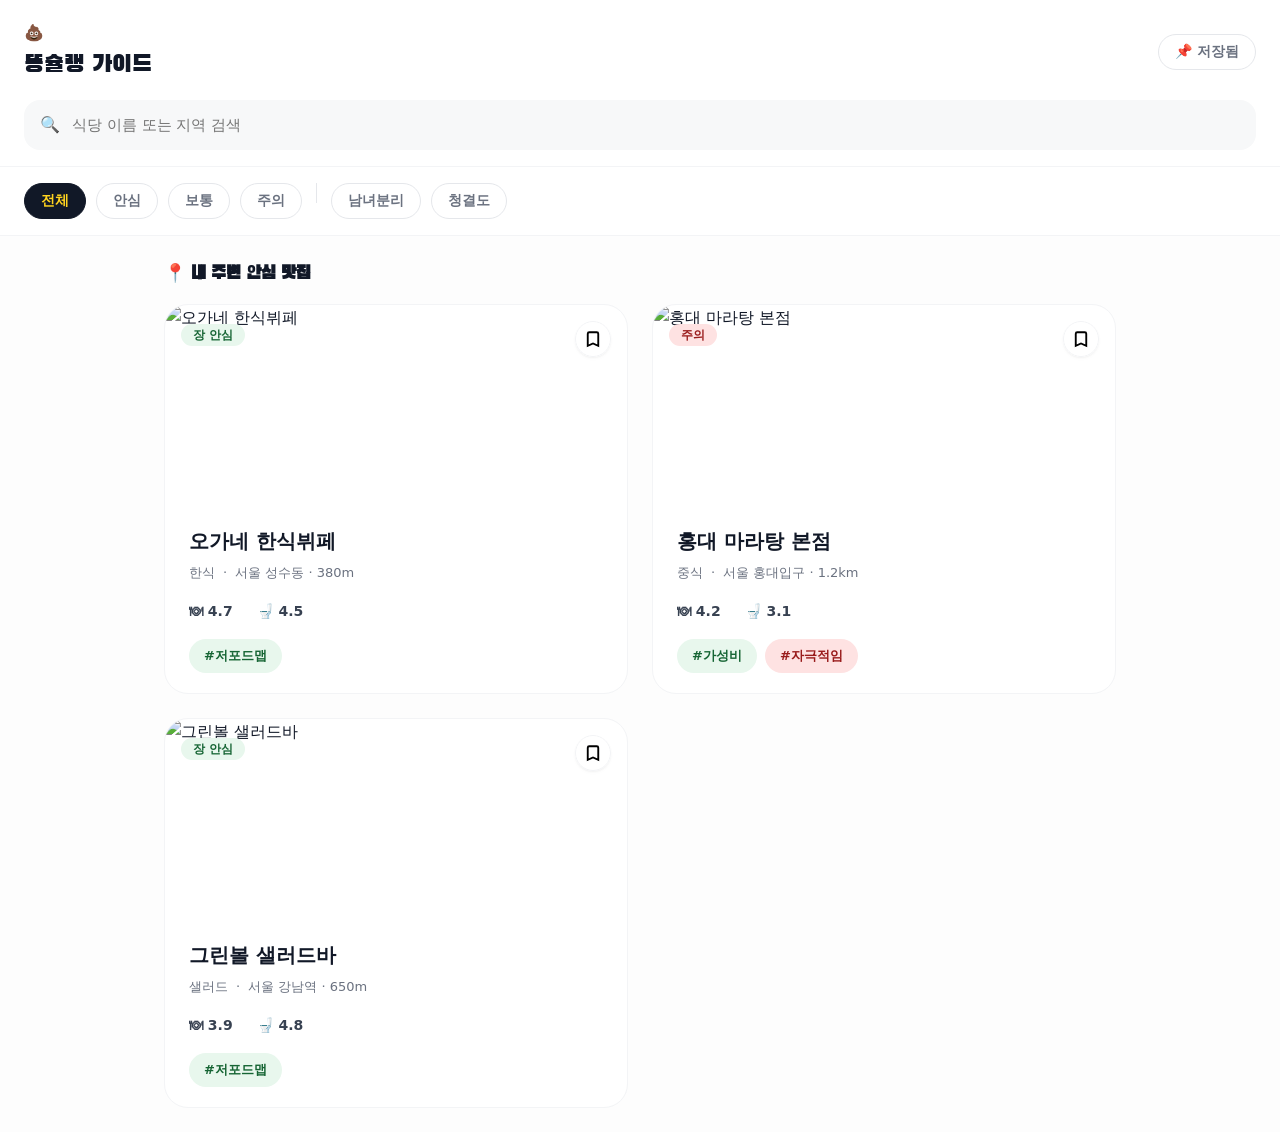
==== index.html @ 3d532296 "v5.6: Data Logic & Functional Refinement" ====
<!DOCTYPE html>
<html lang="ko">
<head>
  <meta charset="UTF-8">
  <meta name="viewport" content="width=device-width, initial-scale=1.0">
  <title>똥슐랭 가이드 — Design v5.6</title>
  <link rel="stylesheet" href="index.css">
</head>
<body>

  <!-- APP BAR -->
  <header class="app-bar">
    <div class="ab-row">
      <div class="logo">
        <div class="logo-mark">💩</div>
        <span class="header-title">똥슐랭 가이드</span>
      </div>
      <div class="ab-acts">
        <button class="chip" id="scrap-toggle-btn">📌 저장됨</button>
      </div>
    </div>
    <div class="search-wrap">
      <span>🔍</span>
      <input type="text" class="search-input" id="search-input" placeholder="식당 이름 또는 지역 검색">
    </div>
  </header>

  <!-- FILTER BAR -->
  <div class="filter-bar" id="filter-bar">
    <button class="chip active" data-filter="all">전체</button>
    <button class="chip" data-filter="safe">안심</button>
    <button class="chip" data-filter="caution">보통</button>
    <button class="chip" data-filter="warning">주의</button>
    <div style="width:1px; height:20px; background:var(--g200); margin:0 4px; flex-shrink:0;"></div>
    <button class="chip" data-filter="toilet-sep">남녀분리</button>
    <button class="chip" data-filter="toilet-clean">청결도</button>
  </div>

  <main class="main-content">
    <h2 class="section-title">📍 내 주변 안심 맛집</h2>
    <!-- Restaurant Grid -->
    <div class="card-grid" id="restaurant-grid">
      <!-- Generated by JS -->
    </div>
  </main>

  <!-- DETAIL MODAL (BOTTOM SHEET) -->
  <div class="modal-overlay" id="modal-overlay">
    <div class="bsheet" id="detail-bsheet">
      <button class="modal-close-btn" id="modal-close-btn">✕</button>

      <div class="handle-area">
        <div class="handle-bar"></div>
      </div>
      
      <div class="sheet-body">
        <!-- 상단 이미지 -->
        <img id="modal-image" class="modal-hero-img" src="" alt="식당 이미지">

        <!-- 타이틀 + 배지 + 북마크 -->
        <div class="sh-title-row">
          <div class="name-with-bm">
            <h1 class="modal-name" id="modal-name">식당 이름</h1>
            <button class="bm-btn" id="modal-bookmark-btn">
              <svg viewBox="0 0 24 24"><path d="M17 3H7c-1.1 0-2 .9-2 2v16l7-3 7 3V5c0-1.1-.9-2-2-2z"/></svg>
            </button>
          </div>
          <div id="modal-traffic-badge">
            <!-- Flat Badge injected here -->
          </div>
        </div>
        <p class="card-meta" id="modal-loc" style="margin-top: -4px;">📍 위치 정보</p>

        <!-- ① 스코어 보드 -->
        <div class="score-grid" style="margin-top: 24px;">
          <div class="score-card">
            <div class="sc-lbl">🍽 맛 & 장 편안함</div>
            <div class="sc-val" id="score-taste">0.0</div>
          </div>
          <div class="score-card">
            <div class="sc-lbl">🚽 화장실 쾌적도</div>
            <div class="sc-val" id="score-toilet">0.0</div>
          </div>
        </div>

        <!-- ② IBS 추천 메뉴 TOP 3 (or Caution Guide) -->
        <h3 class="section-title">🏆 IBS 추천 메뉴 TOP 3</h3>
        <div class="menu-box">
          <ul id="modal-menu-list" style="list-style:none;">
            <!-- Menu items with dots injected here -->
          </ul>
        </div>

        <!-- ③ 화장실 키워드 (Coupled only with toilet data) -->
        <h3 class="section-title">🚽 화장실 키워드</h3>
        <div class="kw-cloud" id="modal-keywords">
          <!-- Keywords injected here -->
        </div>

        <!-- ④ AI 요약 섹션 -->
        <h3 class="section-title">✨ AI 한 줄 요약</h3>
        <div class="ai-box">
          <div class="ai-top">
            <div class="ai-badge">AI 분석</div>
            <span class="ai-notice">※ 실제 정보와 차이가 있을 수 있습니다</span>
          </div>
          <div class="ai-txt" id="modal-ai-summary">
            리뷰 데이터를 분석 중입니다...
          </div>
        </div>

        <!-- ⑤ 유저 리뷰 리스트 + 필터 -->
        <div style="display:flex; justify-content:space-between; align-items:center; margin-bottom:16px; margin-top:32px;">
          <h3 class="section-title" id="review-title" style="margin-bottom:0;">💬 유저 리뷰</h3>
          <div id="review-filter-wrap" style="display:flex; gap:6px;">
            <button class="chip active" style="padding:4px 10px; font-size:11px;" data-type="all">전체</button>
            <button class="chip" style="padding:4px 10px; font-size:11px;" data-type="설사형">💨 설사형</button>
            <button class="chip" style="padding:4px 10px; font-size:11px;" data-type="변비형">🪨 변비형</button>
          </div>
        </div>
        <div id="modal-reviews">
          <!-- reviews injected here -->
        </div>
      </div>

      <!-- 하단 플로팅 버튼 -->
      <div class="fab-wrap">
        <button class="fab" id="open-review-modal-btn">✏️ 리뷰 작성하기</button>
      </div>
    </div>
  </div>

  <!-- REVIEW SUBMISSION MODAL (4-Step Mockup) -->
  <div class="modal-overlay" id="review-modal-overlay">
    <div class="bsheet" id="review-steps-container" style="padding:40px 24px;">
      <!-- Steps injected by renderReviewStep() -->
    </div>
  </div>

  <script src="script.js"></script>
</body>
</html>
---- index.css ----
/* Pretendard 불러오기 */
@import url("https://cdn.jsdelivr.net/gh/orioncactus/pretendard@v1.3.9/dist/web/static/pretendard.min.css");
/* Black Han Sans는 포인트 제목용으로 유지 */
@import url('https://fonts.googleapis.com/css2?family=Black+Han+Sans&display=swap');

/* ─────────────────────────────────────
   DESIGN TOKENS (Design v5.5 Refined)
───────────────────────────────────── */
:root {
  /* Brand - Gold Egg Core */
  --gold:         #FFB307;
  --gold-dark:    #E09E00;
  --gold-light:   #FFF4D6;
  --yellow:       #FFD31F;
  --yellow-light: #FFFBE6;

  /* Semantic - Pastel Tone (Flat) */
  /* Safe (Green) */
  --sig-g-bg:     #E8F7ED; 
  --sig-g-text:   #166534;
  /* Caution (Yellow) */
  --sig-a-bg:     #FEF9C3;
  --sig-a-text:   #854D0E;
  /* Warning (Red) */
  --sig-r-bg:     #FEE2E2;
  --sig-r-text:   #991B1B;

  /* Neutral */
  --white:        #FFFFFF;
  --bg-main:      #FDFDFD;
  --bg-soft:      #F7F8F9;
  --g50:          #F9FAFB;
  --g100:         #F3F4F6;
  --g200:         #E5E7EB;
  --g300:         #D1D5DB;
  --g400:         #9CA3AF;
  --g500:         #6B7280;
  --g700:         #374151;
  --g900:         #111827;

  /* Radius */
  --r-xs:    6px;
  --r-sm:    10px;
  --r-md:    16px;
  --r-lg:    24px;
  --r-xl:    32px;
  --r-pill:  100px;

  /* Shadow - Soft & Subtle (No 3D) */
  --sh-sm: 0 2px 4px rgba(0,0,0,0.02), 0 1px 2px rgba(0,0,0,0.04);
  --sh-md: 0 10px 15px -3px rgba(0,0,0,0.05), 0 4px 6px -2px rgba(0,0,0,0.03);
  --sh-lg: 0 20px 25px -5px rgba(0,0,0,0.08), 0 10px 10px -5px rgba(0,0,0,0.02);

  /* Typography */
  --font-main: 'Pretendard', -apple-system, BlinkMacSystemFont, system-ui, Roboto, sans-serif;
  --font-point: 'Black Han Sans', sans-serif;
}

/* ─────────────────────────────────────
   RESET & BASE
───────────────────────────────────── */
*, *::before, *::after { margin:0; padding:0; box-sizing:border-box; }
body {
  font-family: var(--font-main);
  background: var(--bg-main);
  color: var(--g900);
  -webkit-font-smoothing: antialiased;
  line-height: 1.6;
}
button { font-family: var(--font-main); cursor: pointer; border: none; background: none; transition: 0.2s; }
.bhs { font-family: var(--font-point); letter-spacing: -.02em; }

/* Section Title 위계 */
.section-title {
  font-family: var(--font-point);
  font-size: 18px;
  color: var(--g900);
  margin-bottom: 16px;
  display: flex;
  align-items: center;
  gap: 8px;
}

/* ─────────────────────────────────────
   FLAT BADGE (v5.5)
───────────────────────────────────── */
.badge {
  display: inline-flex;
  align-items: center;
  gap: 6px;
  padding: 5px 12px;
  border-radius: var(--r-pill);
  font-size: 12px;
  font-weight: 700;
  line-height: 1;
}
.badge.g { background-color: var(--sig-g-bg); color: var(--sig-g-text); }
.badge.a { background-color: var(--sig-a-bg); color: var(--sig-a-text); }
.badge.r { background-color: var(--sig-r-bg); color: var(--sig-r-text); }

/* IBS 추천 메뉴 점(Dot) */
.badge-dot {
  width: 8px;
  height: 8px;
  border-radius: 50%;
  display: inline-block;
}
.badge-dot.g { background-color: #22C55E; }
.badge-dot.a { background-color: #FACC15; }
.badge-dot.r { background-color: #EF4444; }

/* ─────────────────────────────────────
   APP BAR & FILTERS
───────────────────────────────────── */
.app-bar {
  background: var(--white);
  padding: 20px 24px 16px;
  position: sticky; top:0; z-index:100;
  border-bottom: 1px solid var(--g100);
}
.ab-row {
  display:flex; align-items:center;
  justify-content:space-between;
  margin-bottom: 16px;
}
.header-title { font-family: var(--font-point); font-size: 24px; color: var(--g900); }

.search-wrap {
  background: var(--bg-soft);
  border-radius: var(--r-md);
  padding: 12px 16px;
  display:flex; align-items:center; gap:12px;
}
.search-input {
  background: none; border: none; outline: none; flex: 1;
  font-size: 15px; font-weight: 500; font-family: var(--font-main);
}

.filter-bar {
  padding: 16px 24px;
  background: var(--white);
  border-bottom: 1px solid var(--g100);
  overflow-x: auto;
  display: flex; gap: 10px;
}
.filter-bar::-webkit-scrollbar { display:none; }

.chip {
  flex-shrink: 0;
  padding: 8px 16px;
  border-radius: var(--r-pill);
  font-size: 14px; font-weight: 600;
  border: 1px solid var(--g200);
  background: var(--white);
  color: var(--g500);
}
.chip.active { background: var(--g900); border-color: var(--g900); color: var(--yellow); }

/* ─────────────────────────────────────
   CARDS
───────────────────────────────────── */
.main-content { padding: 24px; max-width: 1000px; margin: 0 auto; }
.card-grid {
  display: grid;
  grid-template-columns: repeat(auto-fill, minmax(320px, 1fr));
  gap: 24px;
}

.card {
  background: var(--white);
  border-radius: var(--r-lg);
  overflow:hidden;
  border: 1px solid var(--g100);
  transition: all 0.2s ease;
  cursor: pointer;
}
.card:hover { transform: translateY(-4px); box-shadow: var(--sh-md); }

.card-thumb { position:relative; height:200px; overflow:hidden; }
.card-thumb img { width: 100%; height: 100%; object-fit: cover; }

.thumb-badge { position: absolute; top: 16px; left: 16px; z-index: 5; }

.bm-btn {
  width:36px; height:36px;
  background:rgba(255,255,255,0.9);
  border-radius: 50%;
  display:flex; align-items:center; justify-content:center;
  box-shadow: var(--sh-sm);
  border: 1px solid var(--g100);
}
.bm-btn.active { background: var(--gold); border-color: var(--gold); color: white; }
.bm-btn svg { width: 18px; height: 18px; fill: none; stroke: currentColor; stroke-width: 2.5; }
.bm-btn.active svg { fill: white; stroke: white; }

/* 리스트 카드 속 북마크 */
.card-thumb .bm-btn { position:absolute; top:16px; right:16px; z-index:5; }

.card-body { padding: 20px 24px; }
.card-name { font-size:20px; font-weight:800; margin-bottom:6px; color: var(--g900); }
.card-meta { font-size:13px; color:var(--g500); margin-bottom:16px; display: flex; gap: 8px; }

.card-scores {
  display:flex; gap:12px; align-items:center;
  margin-bottom:16px; font-size:14px; font-weight:700; color:var(--g700);
}

.kw-row { display:flex; gap:8px; flex-wrap:wrap; }
.nkw {
  padding:6px 14px; border-radius:var(--r-pill);
  font-size:13px; font-weight:600;
  border: 1px solid transparent;
}
.nkw.pos { background-color: var(--sig-g-bg); color: var(--sig-g-text); }
.nkw.neg { background-color: var(--sig-r-bg); color: var(--sig-r-text); }

/* ─────────────────────────────────────
   DETAIL MODAL (BOTTOM SHEET)
───────────────────────────────────── */
.modal-overlay {
  position: fixed; inset: 0;
  background: rgba(0,0,0,0.5);
  z-index: 1000;
  display: flex; align-items: flex-end; justify-content: center;
  opacity: 0; pointer-events: none; transition: 0.3s;
}
.modal-overlay.active { opacity: 1; pointer-events: auto; }

.bsheet {
  width: 100%; max-width: 540px;
  background: var(--white);
  border-radius: 32px 32px 0 0;
  transform: translateY(100%); transition: transform 0.4s cubic-bezier(0.16, 1, 0.3, 1);
  max-height: 90vh; overflow-y: auto;
  position: relative;
}
.modal-overlay.active .bsheet { transform: translateY(0); }

/* 닫기 버튼 우측 상단 고정 */
.modal-close-btn {
  position: absolute; top: 20px; right: 20px; z-index: 20;
  width: 40px; height: 40px; background: rgba(0,0,0,0.4);
  color: white; border-radius: 50%; display: flex; align-items: center; justify-content: center;
  font-size: 20px;
}

.handle-area {
  display:flex; justify-content:center;
  padding: 16px 0 8px; sticky top: 0; background: var(--white); z-index: 10;
}
.handle-bar { width:48px; height:5px; background: var(--g200); border-radius:3px; }

.sheet-body { padding: 0 24px 48px; }

/* 상세 페이지 이미지 (닫기 버튼과 겹치지 않게 구조적 분리 고려) */
.modal-hero-img {
  width: 100%; height: 260px; object-fit: cover;
  border-radius: var(--r-lg); margin-bottom: 24px;
}

.sh-title-row {
  display:flex; justify-content:space-between; align-items:flex-start;
  margin-bottom:12px;
}
.modal-name { font-family: var(--font-point); font-size:28px; line-height:1.2; }

/* 북마크 버튼 - 이름 옆 배치 */
.name-with-bm { display: flex; align-items: center; gap: 12px; }

/* AI Box */
.ai-box {
  background: var(--g900);
  border-radius: var(--r-xl);
  padding: 24px;
  margin-bottom: 32px;
}
.ai-top { display:flex; align-items:center; gap:10px; margin-bottom:12px; }
.ai-badge {
  background:var(--gold); color:var(--g900);
  font-size:11px; font-weight:800; padding:4px 12px; border-radius:var(--r-pill);
}
.ai-notice { font-size:12px; color:rgba(255,255,255,0.45); }
.ai-txt { font-size:15px; color:rgba(255,255,255,0.95); line-height:1.7; margin-bottom:16px; }

/* Score box */
.score-grid { display:grid; grid-template-columns:1fr 1fr; gap:16px; margin-bottom:32px; }
.score-card {
  background:var(--bg-soft); border-radius: var(--r-lg); padding:24px 16px;
  text-align:center;
}
.sc-lbl { font-size:12px; font-weight:700; color:var(--g500); margin-bottom:8px; }
.sc-val { font-family: var(--font-point); font-size:36px; color:var(--g900); line-height:1; }

/* IBS Menu */
.menu-box {
  background: var(--gold-light); border-radius:var(--r-lg);
  padding:20px; margin-bottom:32px;
}
.mb-item { display:flex; align-items:center; gap:12px; padding:12px 0; border-bottom:1px solid rgba(255,179,7,0.1); }
.mb-item:last-child { border-bottom:none; }
.mb-name { font-size:16px; font-weight:700; flex:1; }

/* Keyword Cloud */
.kw-cloud { display:flex; flex-wrap:wrap; gap:10px; margin-bottom:40px; }
.kwt {
  padding:8px 16px; border-radius:var(--r-pill);
  font-size:14px; font-weight:700;
  display: flex; align-items: center; gap: 6px;
}
.kwt.pos { background-color: var(--sig-g-bg); color: var(--sig-g-text); }
.kwt.neg { background-color: var(--sig-r-bg); color: var(--sig-r-text); }
.kwt span { font-weight: 500; opacity: 0.7; }

/* Review List */
.rv-card {
  background:var(--white); border-radius:var(--r-lg);
  padding:20px; margin-bottom:16px; border:1px solid var(--g100);
}
.rv-top { display:flex; justify-content:space-between; align-items:center; margin-bottom:12px; }
.rv-user { font-weight:800; font-size: 15px; }
.rv-date { font-size:12px; color:var(--g400); }
.rv-txt { font-size:15px; color:var(--g700); line-height:1.7; }

/* FAB */
.fab-wrap {
  position: sticky; bottom: 0; background: var(--white);
  padding: 16px 24px 32px; border-top: 1px solid var(--g100);
}
.fab {
  width:100%; padding:20px; background:var(--gold); border-radius:var(--r-md);
  font-weight:800; font-size:17px; color:var(--g900);
}
.fab:active { transform: scale(0.98); }

/* ─────────────────────────────────────
   UTILITY
───────────────────────────────────── */
.divider { border:none; border-top:1px solid var(--g100); margin: 32px 0; }
@media (max-width: 600px) {
  .sheet-body { padding: 0 20px 40px; }
  .modal-hero-img { height: 200px; }
}
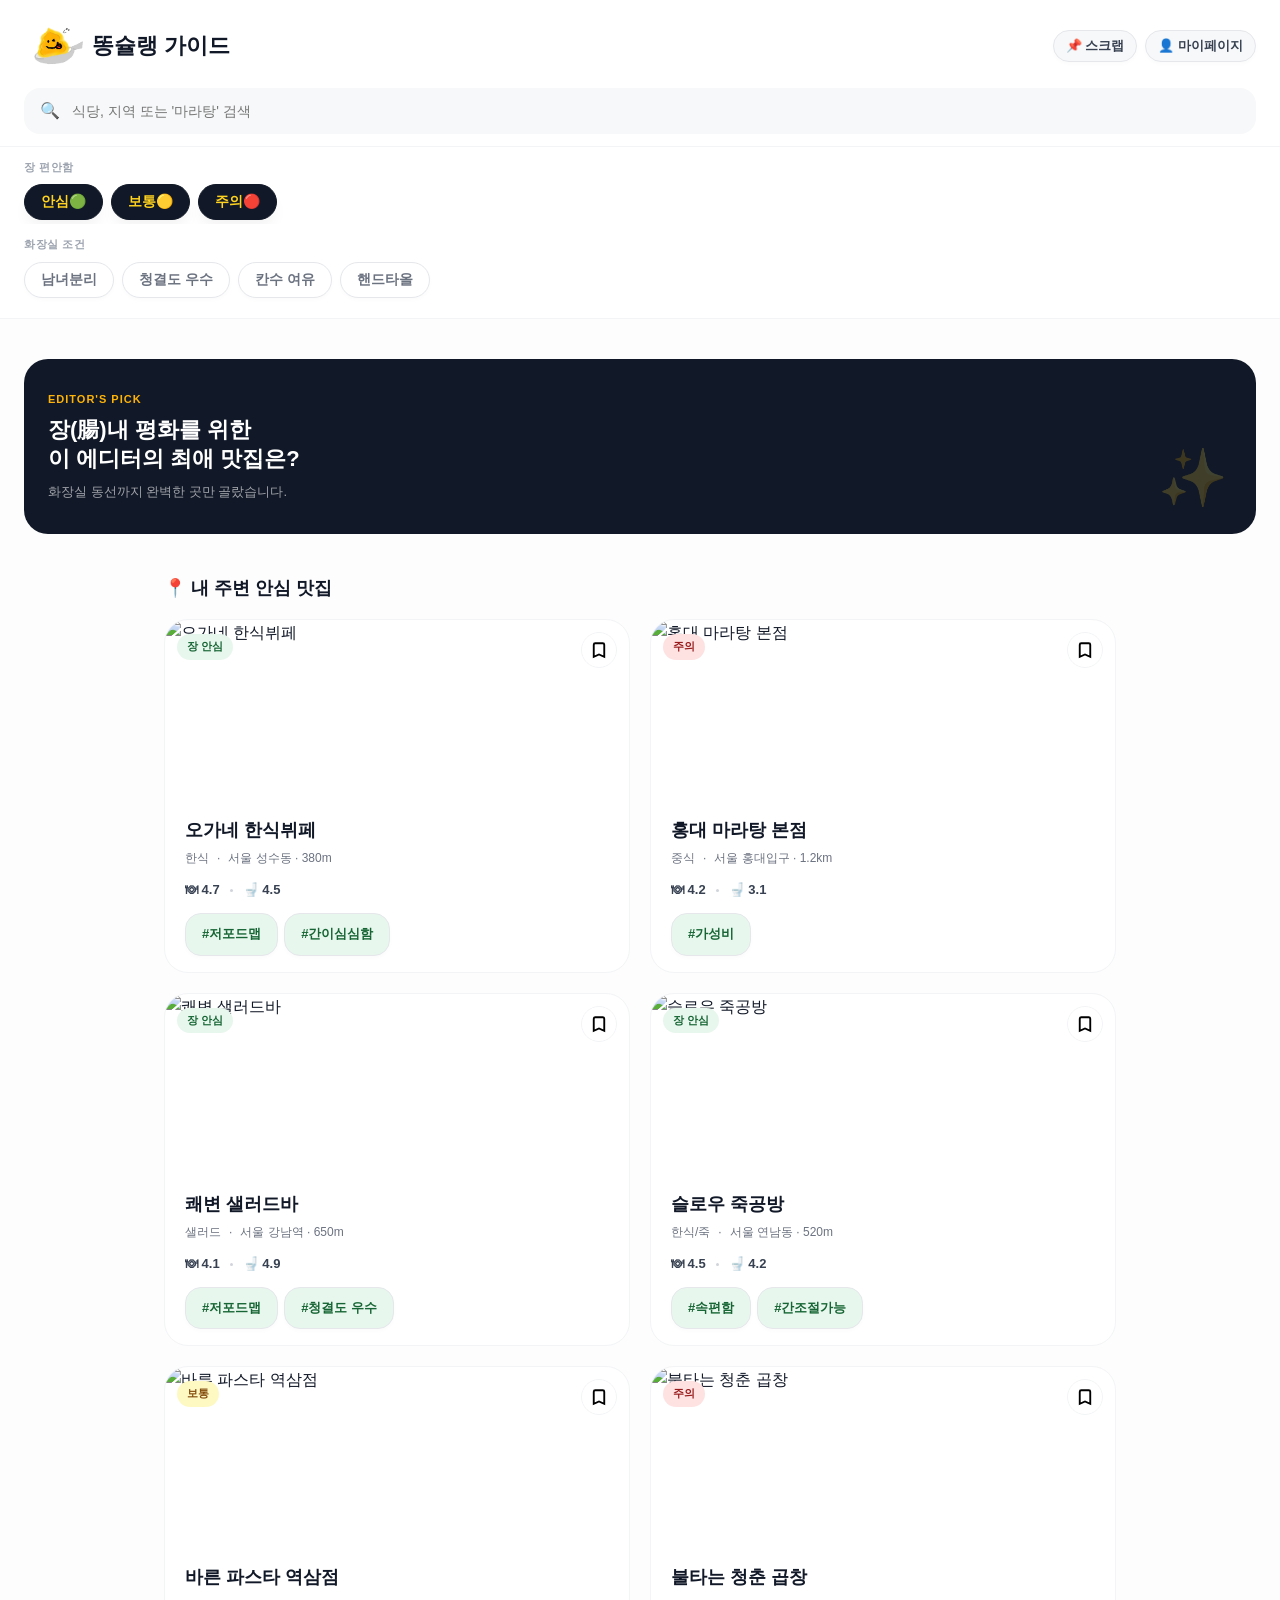
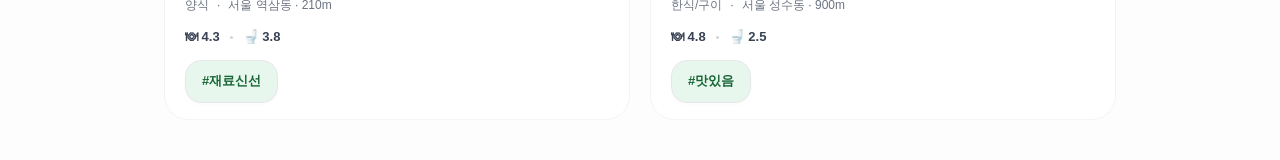
==== commit 8f21fd34: "v6.9 Overhauled review system with interactive features and UI polish" ====
--- a/index.html
+++ b/index.html
@@ -3,7 +3,7 @@
 <head>
   <meta charset="UTF-8">
   <meta name="viewport" content="width=device-width, initial-scale=1.0">
-  <title>똥슐랭 가이드 — Design v5.6</title>
+  <title>똥슐랭 가이드 Lite — v5.8</title>
   <link rel="stylesheet" href="index.css">
 </head>
 <body>
@@ -12,28 +12,47 @@
   <header class="app-bar">
     <div class="ab-row">
       <div class="logo">
-        <div class="logo-mark">💩</div>
+        <img src="assets/pop_chelin_main_character.png" alt="똥슐랭 로고" class="logo-img">
         <span class="header-title">똥슐랭 가이드</span>
       </div>
       <div class="ab-acts">
-        <button class="chip" id="scrap-toggle-btn">📌 저장됨</button>
+        <button class="chip" id="scrap-btn">📌 스크랩</button>
+        <button class="chip" id="mypage-btn">👤 마이페이지</button>
       </div>
     </div>
     <div class="search-wrap">
       <span>🔍</span>
-      <input type="text" class="search-input" id="search-input" placeholder="식당 이름 또는 지역 검색">
+      <input type="text" class="search-input" id="search-input" placeholder="식당, 지역 또는 '마라탕' 검색">
     </div>
   </header>
 
-  <!-- FILTER BAR -->
-  <div class="filter-bar" id="filter-bar">
-    <button class="chip active" data-filter="all">전체</button>
-    <button class="chip" data-filter="safe">안심</button>
-    <button class="chip" data-filter="caution">보통</button>
-    <button class="chip" data-filter="warning">주의</button>
-    <div style="width:1px; height:20px; background:var(--g200); margin:0 4px; flex-shrink:0;"></div>
-    <button class="chip" data-filter="toilet-sep">남녀분리</button>
-    <button class="chip" data-filter="toilet-clean">청결도</button>
+  <!-- DOUBLE FILTER BAR -->
+  <section class="filter-section">
+    <div class="filter-container">
+      <div class="filter-label">장 편안함</div>
+      <div class="filter-row" id="filter-row-safety">
+        <button class="chip active" data-filter="safe">안심🟢</button>
+        <button class="chip active" data-filter="caution">보통🟡</button>
+        <button class="chip active" data-filter="warning">주의🔴</button>
+      </div>
+      <div class="filter-label">화장실 조건</div>
+      <div class="filter-row" id="filter-row-toilet">
+        <button class="chip" data-filter="toilet-sep">남녀분리</button>
+        <button class="chip" data-filter="toilet-clean">청결도 우수</button>
+        <button class="chip" data-filter="toilet-space">칸수 여유</button>
+        <button class="chip" data-filter="toilet-towel">핸드타올</button>
+      </div>
+    </div>
+  </section>
+
+  <!-- EDITOR'S PICK BANNER -->
+  <div class="banner-container">
+    <div class="editor-banner">
+      <span class="eb-label">EDITOR'S PICK</span>
+      <h2 class="eb-title">장(腸)내 평화를 위한<br>이 에디터의 최애 맛집은?</h2>
+      <p class="eb-desc">화장실 동선까지 완벽한 곳만 골랐습니다.</p>
+      <div class="eb-emoji">✨</div>
+    </div>
   </div>
 
   <main class="main-content">
@@ -49,30 +68,26 @@
     <div class="bsheet" id="detail-bsheet">
       <button class="modal-close-btn" id="modal-close-btn">✕</button>
 
-      <div class="handle-area">
-        <div class="handle-bar"></div>
-      </div>
+      <!-- 상단 핸들 제거 (이미지가 채우므로) -->
       
       <div class="sheet-body">
         <!-- 상단 이미지 -->
         <img id="modal-image" class="modal-hero-img" src="" alt="식당 이미지">
 
         <!-- 타이틀 + 배지 + 북마크 -->
-        <div class="sh-title-row">
-          <div class="name-with-bm">
+        <div class="sh-title-row" style="display:flex; justify-content:space-between; align-items:flex-start; margin-bottom:12px;">
+          <div class="name-with-bm" style="display:flex; align-items:center; gap:12px;">
             <h1 class="modal-name" id="modal-name">식당 이름</h1>
             <button class="bm-btn" id="modal-bookmark-btn">
               <svg viewBox="0 0 24 24"><path d="M17 3H7c-1.1 0-2 .9-2 2v16l7-3 7 3V5c0-1.1-.9-2-2-2z"/></svg>
             </button>
           </div>
-          <div id="modal-traffic-badge">
-            <!-- Flat Badge injected here -->
-          </div>
+          <div id="modal-traffic-badge"></div>
         </div>
-        <p class="card-meta" id="modal-loc" style="margin-top: -4px;">📍 위치 정보</p>
+        <p class="card-meta" id="modal-loc" style="margin-top:-4px; font-size:13px; color:var(--g500);">📍 위치 정보</p>
 
         <!-- ① 스코어 보드 -->
-        <div class="score-grid" style="margin-top: 24px;">
+        <div class="score-grid" style="margin-top:20px;">
           <div class="score-card">
             <div class="sc-lbl">🍽 맛 & 장 편안함</div>
             <div class="sc-val" id="score-taste">0.0</div>
@@ -83,44 +98,37 @@
           </div>
         </div>
 
-        <!-- ② IBS 추천 메뉴 TOP 3 (or Caution Guide) -->
-        <h3 class="section-title">🏆 IBS 추천 메뉴 TOP 3</h3>
+        <!-- ② 장 편안함 키워드 (Food Tags 전용) -->
+        <h3 class="section-title">🍽 장 편안함 키워드</h3>
+        <div class="kw-cloud" id="modal-food-keywords"></div>
+
+        <!-- ③ IBS 메뉴 섹션 (동적 타이틀) -->
+        <h3 class="section-title" id="modal-menu-title">🏆 IBS 추천 메뉴 TOP 3</h3>
         <div class="menu-box">
-          <ul id="modal-menu-list" style="list-style:none;">
-            <!-- Menu items with dots injected here -->
-          </ul>
+          <ul id="modal-menu-list" style="list-style:none;"></ul>
         </div>
 
-        <!-- ③ 화장실 키워드 (Coupled only with toilet data) -->
-        <h3 class="section-title">🚽 화장실 키워드</h3>
-        <div class="kw-cloud" id="modal-keywords">
-          <!-- Keywords injected here -->
+        <!-- ④ 화장실 키워드 (Toilet Tags 전용) -->
+        <h3 class="section-title">🚽 화장실 상세 지표</h3>
+        <div class="kw-cloud" id="modal-toilet-keywords"></div>
+
+        <!-- ⑤ AI 요약 -->
+        <h3 class="section-title">✨ AI 한 줄 요약</h3>
+        <div class="ai-box">
+          <p class="ai-notice">※ 리뷰 데이터 기반 자동 분석</p>
+          <div class="ai-txt" id="modal-ai-summary">분석 중...</div>
         </div>
 
-        <!-- ④ AI 요약 섹션 -->
-        <h3 class="section-title">✨ AI 한 줄 요약</h3>
-        <div class="ai-box">
-          <div class="ai-top">
-            <div class="ai-badge">AI 분석</div>
-            <span class="ai-notice">※ 실제 정보와 차이가 있을 수 있습니다</span>
-          </div>
-          <div class="ai-txt" id="modal-ai-summary">
-            리뷰 데이터를 분석 중입니다...
+        <!-- ⑥ 리뷰 리스트 -->
+        <div style="display:flex; justify-content:space-between; align-items:center; margin:32px 0 16px;">
+          <h3 class="section-title" style="margin:0;">💬 유저 리뷰</h3>
+          <div class="rv-filter-wrap" id="review-filter-wrap">
+            <button class="chip active" data-type="all">전체</button>
+            <button class="chip" data-type="설사형">💨 설사형</button>
+            <button class="chip" data-type="변비형">🪨 변비형</button>
           </div>
         </div>
-
-        <!-- ⑤ 유저 리뷰 리스트 + 필터 -->
-        <div style="display:flex; justify-content:space-between; align-items:center; margin-bottom:16px; margin-top:32px;">
-          <h3 class="section-title" id="review-title" style="margin-bottom:0;">💬 유저 리뷰</h3>
-          <div id="review-filter-wrap" style="display:flex; gap:6px;">
-            <button class="chip active" style="padding:4px 10px; font-size:11px;" data-type="all">전체</button>
-            <button class="chip" style="padding:4px 10px; font-size:11px;" data-type="설사형">💨 설사형</button>
-            <button class="chip" style="padding:4px 10px; font-size:11px;" data-type="변비형">🪨 변비형</button>
-          </div>
-        </div>
-        <div id="modal-reviews">
-          <!-- reviews injected here -->
-        </div>
+        <div id="modal-reviews"></div>
       </div>
 
       <!-- 하단 플로팅 버튼 -->
@@ -130,10 +138,14 @@
     </div>
   </div>
 
-  <!-- REVIEW SUBMISSION MODAL (4-Step Mockup) -->
+  <!-- 4-STEP REVIEW MODAL -->
   <div class="modal-overlay" id="review-modal-overlay">
-    <div class="bsheet" id="review-steps-container" style="padding:40px 24px;">
-      <!-- Steps injected by renderReviewStep() -->
+    <div class="bsheet" id="review-bsheet">
+      <button class="modal-close-btn" id="review-close-btn">✕</button>
+      <div class="handle-area"><div class="handle-bar"></div></div>
+      <div class="sheet-body" id="review-steps-container">
+        <!-- JS로 주입 -->
+      </div>
     </div>
   </div>
 
--- a/index.css
+++ b/index.css
@@ -1,10 +1,15 @@
 /* Pretendard 불러오기 */
 @import url("https://cdn.jsdelivr.net/gh/orioncactus/pretendard@v1.3.9/dist/web/static/pretendard.min.css");
-/* Black Han Sans는 포인트 제목용으로 유지 */
-@import url('https://fonts.googleapis.com/css2?family=Black+Han+Sans&display=swap');
-
-/* ─────────────────────────────────────
-   DESIGN TOKENS (Design v5.5 Refined)
+/* 메모먼트 꾸꾹체 (포인트 폰트) */
+@font-face {
+    font-family: 'MemomentKkukkukk';
+    src: url('https://fastly.jsdelivr.net/gh/projectnoonnu/noonnu-2410@1.0/MemomentKkukkukk.woff2') format('woff2');
+    font-weight: normal;
+    font-style: normal;
+}
+
+/* ─────────────────────────────────────
+   DESIGN TOKENS (Design v5.8 Refined)
 ───────────────────────────────────── */
 :root {
   /* Brand - Gold Egg Core */
@@ -15,13 +20,10 @@
   --yellow-light: #FFFBE6;
 
   /* Semantic - Pastel Tone (Flat) */
-  /* Safe (Green) */
   --sig-g-bg:     #E8F7ED; 
   --sig-g-text:   #166534;
-  /* Caution (Yellow) */
   --sig-a-bg:     #FEF9C3;
   --sig-a-text:   #854D0E;
-  /* Warning (Red) */
   --sig-r-bg:     #FEE2E2;
   --sig-r-text:   #991B1B;
 
@@ -29,7 +31,6 @@
   --white:        #FFFFFF;
   --bg-main:      #FDFDFD;
   --bg-soft:      #F7F8F9;
-  --g50:          #F9FAFB;
   --g100:         #F3F4F6;
   --g200:         #E5E7EB;
   --g300:         #D1D5DB;
@@ -39,21 +40,19 @@
   --g900:         #111827;
 
   /* Radius */
-  --r-xs:    6px;
   --r-sm:    10px;
   --r-md:    16px;
   --r-lg:    24px;
   --r-xl:    32px;
   --r-pill:  100px;
 
-  /* Shadow - Soft & Subtle (No 3D) */
-  --sh-sm: 0 2px 4px rgba(0,0,0,0.02), 0 1px 2px rgba(0,0,0,0.04);
-  --sh-md: 0 10px 15px -3px rgba(0,0,0,0.05), 0 4px 6px -2px rgba(0,0,0,0.03);
-  --sh-lg: 0 20px 25px -5px rgba(0,0,0,0.08), 0 10px 10px -5px rgba(0,0,0,0.02);
+  /* Shadow */
+  --sh-sm: 0 2px 4px rgba(0,0,0,0.02);
+  --sh-md: 0 10px 15px -3px rgba(0,0,0,0.05);
 
   /* Typography */
-  --font-main: 'Pretendard', -apple-system, BlinkMacSystemFont, system-ui, Roboto, sans-serif;
-  --font-point: 'Black Han Sans', sans-serif;
+  --font-main: 'Pretendard', -apple-system, BlinkMacSystemFont, 'Segoe UI', Roboto, 'Helvetica Neue', Arial, sans-serif;
+  --font-point: 'MemomentKkukkukk', 'Black Han Sans', 'Apple SD Gothic Neo', sans-serif, cursive;
 }
 
 /* ─────────────────────────────────────
@@ -68,9 +67,8 @@
   line-height: 1.6;
 }
 button { font-family: var(--font-main); cursor: pointer; border: none; background: none; transition: 0.2s; }
-.bhs { font-family: var(--font-point); letter-spacing: -.02em; }
-
-/* Section Title 위계 */
+
+/* Section Title */
 .section-title {
   font-family: var(--font-point);
   font-size: 18px;
@@ -82,68 +80,72 @@
 }
 
 /* ─────────────────────────────────────
-   FLAT BADGE (v5.5)
-───────────────────────────────────── */
-.badge {
-  display: inline-flex;
-  align-items: center;
-  gap: 6px;
-  padding: 5px 12px;
-  border-radius: var(--r-pill);
-  font-size: 12px;
-  font-weight: 700;
-  line-height: 1;
-}
-.badge.g { background-color: var(--sig-g-bg); color: var(--sig-g-text); }
-.badge.a { background-color: var(--sig-a-bg); color: var(--sig-a-text); }
-.badge.r { background-color: var(--sig-r-bg); color: var(--sig-r-text); }
-
-/* IBS 추천 메뉴 점(Dot) */
-.badge-dot {
-  width: 8px;
-  height: 8px;
-  border-radius: 50%;
-  display: inline-block;
-}
-.badge-dot.g { background-color: #22C55E; }
-.badge-dot.a { background-color: #FACC15; }
-.badge-dot.r { background-color: #EF4444; }
-
-/* ─────────────────────────────────────
-   APP BAR & FILTERS
+   APP BAR (Header)
 ───────────────────────────────────── */
 .app-bar {
   background: var(--white);
-  padding: 20px 24px 16px;
+  padding: 16px 24px 12px;
   position: sticky; top:0; z-index:100;
   border-bottom: 1px solid var(--g100);
 }
-.ab-row {
-  display:flex; align-items:center;
-  justify-content:space-between;
-  margin-bottom: 16px;
-}
-.header-title { font-family: var(--font-point); font-size: 24px; color: var(--g900); }
+.ab-row { display:flex; align-items:center; justify-content:space-between; margin-bottom: 12px; }
+.logo { display: flex; align-items: center; gap: 8px; }
+.logo-img { width: 60px; height: 60px; object-fit: contain; }
+.header-title { font-family: var(--font-point); font-size: 22px; color: var(--g900); font-weight: 700; }
+
+.ab-acts { display: flex; gap: 8px; }
+.ab-acts .chip { padding: 6px 12px; font-size: 13px; font-weight: 700; background: var(--bg-soft); color: var(--g700); border: 1px solid var(--g200); }
+.ab-acts .chip:active { background: var(--g100); }
 
 .search-wrap {
   background: var(--bg-soft);
   border-radius: var(--r-md);
-  padding: 12px 16px;
+  padding: 10px 16px;
   display:flex; align-items:center; gap:12px;
 }
 .search-input {
   background: none; border: none; outline: none; flex: 1;
-  font-size: 15px; font-weight: 500; font-family: var(--font-main);
-}
-
-.filter-bar {
-  padding: 16px 24px;
-  background: var(--white);
-  border-bottom: 1px solid var(--g100);
-  overflow-x: auto;
-  display: flex; gap: 10px;
-}
-.filter-bar::-webkit-scrollbar { display:none; }
+  font-size: 14px; font-weight: 500; font-family: var(--font-main);
+}
+
+/* ─────────────────────────────────────
+   BANNER (Editor's Pick)
+───────────────────────────────────── */
+.banner-container { padding: 0 24px; margin-bottom: 40px; }
+.editor-banner {
+  background: var(--g900);
+  border-radius: var(--r-lg);
+  padding: 32px 24px;
+  color: var(--white);
+  display: flex; flex-direction: column; gap: 8px;
+  position: relative; overflow: hidden;
+  transition: 0.2s;
+  cursor: pointer;
+}
+.editor-banner:hover { transform: scale(1.01); }
+.editor-banner:active { transform: scale(0.99); }
+.eb-label { font-size: 11px; font-weight: 800; color: var(--gold); letter-spacing: 1px; }
+.eb-title { font-family: var(--font-point); font-size: 22px; line-height: 1.3; }
+.eb-desc { font-size: 13px; color: rgba(255,255,255,0.6); }
+.eb-emoji { position: absolute; right: 28px; bottom: 12px; font-size: 56px; opacity: 0.2; }
+
+/* ─────────────────────────────────────
+   DOUBLE FILTER BAR
+───────────────────────────────────── */
+.filter-section { margin-bottom: 40px; }
+.filter-container { background: var(--white); border-bottom: 1px solid var(--g100); padding-bottom: 16px; }
+.filter-label {
+  padding: 12px 24px 0;
+  font-size: 11px;
+  font-weight: 700;
+  color: var(--g400);
+  letter-spacing: 0.5px;
+}
+.filter-row {
+  display: flex; gap: 8px; overflow-x: auto; padding: 8px 24px 4px;
+  scrollbar-width: none;
+}
+.filter-row::-webkit-scrollbar { display: none; }
 
 .chip {
   flex-shrink: 0;
@@ -153,17 +155,21 @@
   border: 1px solid var(--g200);
   background: var(--white);
   color: var(--g500);
-}
-.chip.active { background: var(--g900); border-color: var(--g900); color: var(--yellow); }
+  box-shadow: var(--sh-sm);
+  transition: all 0.2s;
+  cursor: pointer;
+}
+.chip.active { background: var(--g900); border-color: var(--g900); color: var(--yellow); box-shadow: var(--sh-md); }
+.chip:active { transform: translateY(1px); }
 
 /* ─────────────────────────────────────
    CARDS
 ───────────────────────────────────── */
-.main-content { padding: 24px; max-width: 1000px; margin: 0 auto; }
+.main-content { padding: 0 24px 40px; max-width: 1000px; margin: 0 auto; }
 .card-grid {
   display: grid;
   grid-template-columns: repeat(auto-fill, minmax(320px, 1fr));
-  gap: 24px;
+  gap: 20px;
 }
 
 .card {
@@ -171,172 +177,216 @@
   border-radius: var(--r-lg);
   overflow:hidden;
   border: 1px solid var(--g100);
-  transition: all 0.2s ease;
+  transition: 0.2s;
   cursor: pointer;
 }
 .card:hover { transform: translateY(-4px); box-shadow: var(--sh-md); }
 
-.card-thumb { position:relative; height:200px; overflow:hidden; }
+.card-thumb { position:relative; height:180px; overflow:hidden; }
 .card-thumb img { width: 100%; height: 100%; object-fit: cover; }
-
-.thumb-badge { position: absolute; top: 16px; left: 16px; z-index: 5; }
+.thumb-badge { position: absolute; top: 12px; left: 12px; z-index: 5; }
 
 .bm-btn {
   width:36px; height:36px;
   background:rgba(255,255,255,0.9);
   border-radius: 50%;
   display:flex; align-items:center; justify-content:center;
-  box-shadow: var(--sh-sm);
   border: 1px solid var(--g100);
 }
 .bm-btn.active { background: var(--gold); border-color: var(--gold); color: white; }
 .bm-btn svg { width: 18px; height: 18px; fill: none; stroke: currentColor; stroke-width: 2.5; }
 .bm-btn.active svg { fill: white; stroke: white; }
-
-/* 리스트 카드 속 북마크 */
-.card-thumb .bm-btn { position:absolute; top:16px; right:16px; z-index:5; }
-
-.card-body { padding: 20px 24px; }
-.card-name { font-size:20px; font-weight:800; margin-bottom:6px; color: var(--g900); }
-.card-meta { font-size:13px; color:var(--g500); margin-bottom:16px; display: flex; gap: 8px; }
-
-.card-scores {
-  display:flex; gap:12px; align-items:center;
-  margin-bottom:16px; font-size:14px; font-weight:700; color:var(--g700);
-}
-
-.kw-row { display:flex; gap:8px; flex-wrap:wrap; }
-.nkw {
-  padding:6px 14px; border-radius:var(--r-pill);
-  font-size:13px; font-weight:600;
-  border: 1px solid transparent;
-}
+.card-thumb .bm-btn { position:absolute; top:12px; right:12px; z-index:5; }
+
+.card-body { padding: 16px 20px; }
+.card-name { font-size:18px; font-weight:800; margin-bottom:4px; color: var(--g900); }
+.card-meta { font-size:12px; color:var(--g500); margin-bottom:12px; display: flex; gap: 8px; }
+.card-scores { display:flex; gap:10px; align-items:center; margin-bottom:12px; font-size:13px; font-weight:700; color:var(--g700); }
+.sdot { width: 3px; height: 3px; background: var(--g300); border-radius: 50%; }
+
+.kw-row { display:flex; gap:6px; flex-wrap:wrap; }
+.nkw { padding:4px 10px; border-radius:var(--r-pill); font-size:12px; font-weight:600; border: 1px solid transparent; }
 .nkw.pos { background-color: var(--sig-g-bg); color: var(--sig-g-text); }
 .nkw.neg { background-color: var(--sig-r-bg); color: var(--sig-r-text); }
 
 /* ─────────────────────────────────────
-   DETAIL MODAL (BOTTOM SHEET)
+   BADGES & UI ELEMENTS
+───────────────────────────────────── */
+.badge { display: inline-flex; align-items: center; padding: 4px 10px; border-radius: var(--r-pill); font-size: 11px; font-weight: 700; }
+.badge.g { background-color: var(--sig-g-bg); color: var(--sig-g-text); }
+.badge.a { background-color: var(--sig-a-bg); color: var(--sig-a-text); }
+.badge.r { background-color: var(--sig-r-bg); color: var(--sig-r-text); }
+.badge-dot { width: 8px; height: 8px; border-radius: 50%; display: inline-block; }
+.badge-dot.g { background-color: #22C55E; }
+.badge-dot.a { background-color: #FACC15; }
+.badge-dot.r { background-color: #EF4444; }
+
+/* ─────────────────────────────────────
+   MODALS (Bottom Sheet & Submission)
 ───────────────────────────────────── */
 .modal-overlay {
-  position: fixed; inset: 0;
-  background: rgba(0,0,0,0.5);
-  z-index: 1000;
+  position: fixed; inset: 0; background: rgba(0,0,0,0.5); z-index: 1000;
   display: flex; align-items: flex-end; justify-content: center;
   opacity: 0; pointer-events: none; transition: 0.3s;
-}
+  cursor: pointer; /* Suggests clicking to close */
+}
+.bsheet { cursor: default; } /* Prevent bsheet from inheriting pointer */
 .modal-overlay.active { opacity: 1; pointer-events: auto; }
 
 .bsheet {
-  width: 100%; max-width: 540px;
-  background: var(--white);
-  border-radius: 32px 32px 0 0;
-  transform: translateY(100%); transition: transform 0.4s cubic-bezier(0.16, 1, 0.3, 1);
-  max-height: 90vh; overflow-y: auto;
-  position: relative;
+  width: 100%; max-width: 540px; background: var(--white);
+  border-radius: 32px 32px 0 0; transform: translateY(100%); transition: 0.4s cubic-bezier(0.16, 1, 0.3, 1);
+  max-height: 90vh; overflow-y: auto; position: relative;
 }
 .modal-overlay.active .bsheet { transform: translateY(0); }
 
-/* 닫기 버튼 우측 상단 고정 */
+/* 상세 모달 닫기 버튼 고정 */
 .modal-close-btn {
-  position: absolute; top: 20px; right: 20px; z-index: 20;
-  width: 40px; height: 40px; background: rgba(0,0,0,0.4);
-  color: white; border-radius: 50%; display: flex; align-items: center; justify-content: center;
-  font-size: 20px;
-}
-
-.handle-area {
-  display:flex; justify-content:center;
-  padding: 16px 0 8px; sticky top: 0; background: var(--white); z-index: 10;
-}
-.handle-bar { width:48px; height:5px; background: var(--g200); border-radius:3px; }
-
-.sheet-body { padding: 0 24px 48px; }
-
-/* 상세 페이지 이미지 (닫기 버튼과 겹치지 않게 구조적 분리 고려) */
-.modal-hero-img {
-  width: 100%; height: 260px; object-fit: cover;
-  border-radius: var(--r-lg); margin-bottom: 24px;
-}
-
-.sh-title-row {
-  display:flex; justify-content:space-between; align-items:flex-start;
-  margin-bottom:12px;
-}
-.modal-name { font-family: var(--font-point); font-size:28px; line-height:1.2; }
-
-/* 북마크 버튼 - 이름 옆 배치 */
-.name-with-bm { display: flex; align-items: center; gap: 12px; }
-
-/* AI Box */
-.ai-box {
-  background: var(--g900);
-  border-radius: var(--r-xl);
-  padding: 24px;
-  margin-bottom: 32px;
-}
-.ai-top { display:flex; align-items:center; gap:10px; margin-bottom:12px; }
-.ai-badge {
-  background:var(--gold); color:var(--g900);
-  font-size:11px; font-weight:800; padding:4px 12px; border-radius:var(--r-pill);
-}
-.ai-notice { font-size:12px; color:rgba(255,255,255,0.45); }
-.ai-txt { font-size:15px; color:rgba(255,255,255,0.95); line-height:1.7; margin-bottom:16px; }
-
-/* Score box */
-.score-grid { display:grid; grid-template-columns:1fr 1fr; gap:16px; margin-bottom:32px; }
-.score-card {
-  background:var(--bg-soft); border-radius: var(--r-lg); padding:24px 16px;
-  text-align:center;
-}
-.sc-lbl { font-size:12px; font-weight:700; color:var(--g500); margin-bottom:8px; }
-.sc-val { font-family: var(--font-point); font-size:36px; color:var(--g900); line-height:1; }
-
-/* IBS Menu */
-.menu-box {
-  background: var(--gold-light); border-radius:var(--r-lg);
-  padding:20px; margin-bottom:32px;
-}
-.mb-item { display:flex; align-items:center; gap:12px; padding:12px 0; border-bottom:1px solid rgba(255,179,7,0.1); }
+  position: absolute; /* 바텀 시트 기준으로 고정 */
+  top: 16px;
+  right: 16px;
+  z-index: 100; /* 모든 요소보다 위에 위치 */
+  width: 36px;
+  height: 36px;
+  background: rgba(255, 255, 255, 0.9);
+  backdrop-filter: blur(10px); /* 뒤가 살짝 비치는 세련된 느낌 */
+  border: 1px solid var(--g200);
+  border-radius: 50%;
+  display: flex;
+  align-items: center;
+  justify-content: center;
+  box-shadow: var(--sh-sm);
+  transition: 0.2s;
+  cursor: pointer;
+}
+
+.modal-close-btn:active {
+  transform: scale(0.9);
+}
+
+.handle-area { display:flex; justify-content:center; padding: 12px 0; position: sticky; top: 0; background: var(--white); z-index: 10; }
+.handle-bar { width:40px; height:4px; background: var(--g200); border-radius:2px; }
+
+.sheet-body { padding: 40px; padding-top: 0; } /* Top padding removed for full-bleed image */
+.modal-hero-img { 
+  width: calc(100% + 80px); /* Padding compensation */
+  margin-left: -40px; margin-top: 0;
+  height: 300px; object-fit: cover; 
+  border-radius: 32px 32px 0 0; /* Match bsheet top radius, flat bottom */
+  margin-bottom: 32px; 
+}
+.modal-name { font-family: var(--font-main); font-size:28px; font-weight: 700; }
+
+/* Detailed Scores & Tags */
+.score-grid { display:grid; grid-template-columns:1fr 1fr; gap:12px; margin-bottom:24px; }
+.score-card { background:var(--bg-soft); border-radius: var(--r-md); padding:16px; text-align:center; }
+.sc-lbl { font-size:11px; font-weight:700; color:var(--g500); margin-bottom:4px; }
+.sc-val { font-family: var(--font-point); font-size:32px; color:var(--g900); }
+
+.comfort-box { margin-bottom: 32px; }
+.menu-box { background: var(--gold-light); border-radius:var(--r-lg); padding:16px; margin-bottom:32px; }
+.mb-item { display:flex; align-items:center; gap:10px; padding:10px 0; border-bottom:1px solid rgba(255,179,7,0.1); }
 .mb-item:last-child { border-bottom:none; }
-.mb-name { font-size:16px; font-weight:700; flex:1; }
-
-/* Keyword Cloud */
-.kw-cloud { display:flex; flex-wrap:wrap; gap:10px; margin-bottom:40px; }
-.kwt {
-  padding:8px 16px; border-radius:var(--r-pill);
-  font-size:14px; font-weight:700;
-  display: flex; align-items: center; gap: 6px;
-}
+.mb-name { font-size:15px; font-weight:700; }
+.mb-reason { font-size:10px; color:var(--g500); margin-left:6px; background:var(--bg-soft); padding:2px 6px; border-radius:4px; }
+.mb-warning { font-size:11px; color:var(--sig-r-text); margin-top:4px; font-weight:500; }
+
+.kw-cloud { display:flex; flex-wrap:wrap; gap:8px; margin-bottom:32px; }
+.kwt { padding:8px 18px; border-radius:var(--r-pill); font-size:14px; font-weight:700; display: flex; align-items: center; gap: 6px; }
 .kwt.pos { background-color: var(--sig-g-bg); color: var(--sig-g-text); }
 .kwt.neg { background-color: var(--sig-r-bg); color: var(--sig-r-text); }
-.kwt span { font-weight: 500; opacity: 0.7; }
-
-/* Review List */
+.kwt span { font-weight: 400; font-size: 12px; color: var(--g400); margin-left: 2px; }
+
+/* AI Box */
+.ai-box { background: var(--g900); border-radius: var(--r-xl); padding: 20px; margin-bottom: 32px; }
+.ai-notice { font-size:11px; color:rgba(255,255,255,0.4); }
+.ai-txt { font-size:14px; color:rgba(255,255,255,0.9); line-height:1.6; }
+
+/* 유저 리뷰 카드형 디자인 (컴포넌트 중심) */
 .rv-card {
-  background:var(--white); border-radius:var(--r-lg);
-  padding:20px; margin-bottom:16px; border:1px solid var(--g100);
-}
-.rv-top { display:flex; justify-content:space-between; align-items:center; margin-bottom:12px; }
-.rv-user { font-weight:800; font-size: 15px; }
-.rv-date { font-size:12px; color:var(--g400); }
-.rv-txt { font-size:15px; color:var(--g700); line-height:1.7; }
+  background: var(--white);
+  border-radius: var(--r-md);
+  padding: 16px;
+  margin-bottom: 12px;
+  border: 1px solid var(--g100);
+  box-shadow: 0 2px 8px rgba(0,0,0,0.05); /* 가벼운 그림자로 입체감 부여 */
+}
+
+.rv-top {
+  display: flex;
+  justify-content: space-between;
+  align-items: flex-start;
+  margin-bottom: 10px;
+}
+
+/* 유저 타입별 Gold Egg 라벨 */
+.rv-type-tag {
+  font-size: 11px;
+  font-weight: 700;
+  color: var(--sig-a-text);
+  background: var(--sig-a-bg);
+  padding: 3px 8px;
+  border-radius: 4px;
+  margin-left: 6px;
+}
+
+/* 별점 배지형 디자인 */
+.rv-badge-wrap {
+  display: flex;
+  gap: 6px;
+  margin-bottom: 10px;
+}
+
+.rv-star-badge {
+  display: flex;
+  align-items: center;
+  gap: 4px;
+  padding: 4px 10px;
+  background: var(--bg-soft);
+  border-radius: var(--r-pill);
+  font-size: 12px;
+  font-weight: 700;
+  color: var(--g700);
+}
+
+.rv-date { font-size:11px; color:var(--g400); }
+.rv-txt { font-size:14px; line-height:1.6; color:var(--g700); margin-top: 4px; }
 
 /* FAB */
-.fab-wrap {
-  position: sticky; bottom: 0; background: var(--white);
-  padding: 16px 24px 32px; border-top: 1px solid var(--g100);
-}
-.fab {
-  width:100%; padding:20px; background:var(--gold); border-radius:var(--r-md);
-  font-weight:800; font-size:17px; color:var(--g900);
-}
-.fab:active { transform: scale(0.98); }
-
-/* ─────────────────────────────────────
-   UTILITY
-───────────────────────────────────── */
-.divider { border:none; border-top:1px solid var(--g100); margin: 32px 0; }
+.fab-wrap { position: sticky; bottom: 0; background: var(--white); padding: 12px 24px 24px; border-top: 1px solid var(--g100); }
+.fab { width:100%; padding:16px; background:var(--gold); border-radius:var(--r-md); font-weight:800; font-size:16px; color:var(--g900); }
+
+/* Review Modal Extensions */
+.review-progress-bar {
+  width: 100%; height: 4px; background: var(--g100);
+  border-radius: 2px; margin-bottom: 24px; overflow: hidden;
+}
+.rp-fill {
+  height: 100%; background: var(--gold); 
+  width: 0%; transition: width 0.4s cubic-bezier(0.16, 1, 0.3, 1);
+}
+
+.star-rating {
+  font-size: 32px; color: var(--g200); display: flex; gap: 4px;
+  margin-bottom: 20px;
+}
+.star-rating span { cursor: pointer; transition: 0.1s; display: inline-block; }
+.star-rating span.active { color: var(--gold); }
+.star-rating span:hover { transform: scale(1.15); }
+
+.kw-grid { display: grid; grid-template-columns: 1fr 1fr; gap: 12px; margin-bottom: 24px; }
+.kw-group-label { font-size: 11px; font-weight: 800; color: var(--g400); margin-bottom: 8px; }
+
+.nkw {
+  display: inline-block; padding: 10px 16px; border-radius: var(--r-md);
+  font-size: 13px; font-weight: 700; background: var(--g100); color: var(--g500);
+  border: 1px solid var(--g200); cursor: pointer; transition: 0.2s;
+  box-shadow: var(--sh-sm);
+}
+.nkw.active.pos { background: var(--sig-g-bg); border-color: #A7F3D0; color: var(--sig-g-text); }
+.nkw.active.neg { background: var(--sig-r-bg); border-color: #FECACA; color: var(--sig-r-text); }
+
 @media (max-width: 600px) {
-  .sheet-body { padding: 0 20px 40px; }
+  .sheet-body { padding: 0 20px 32px; }
   .modal-hero-img { height: 200px; }
 }
